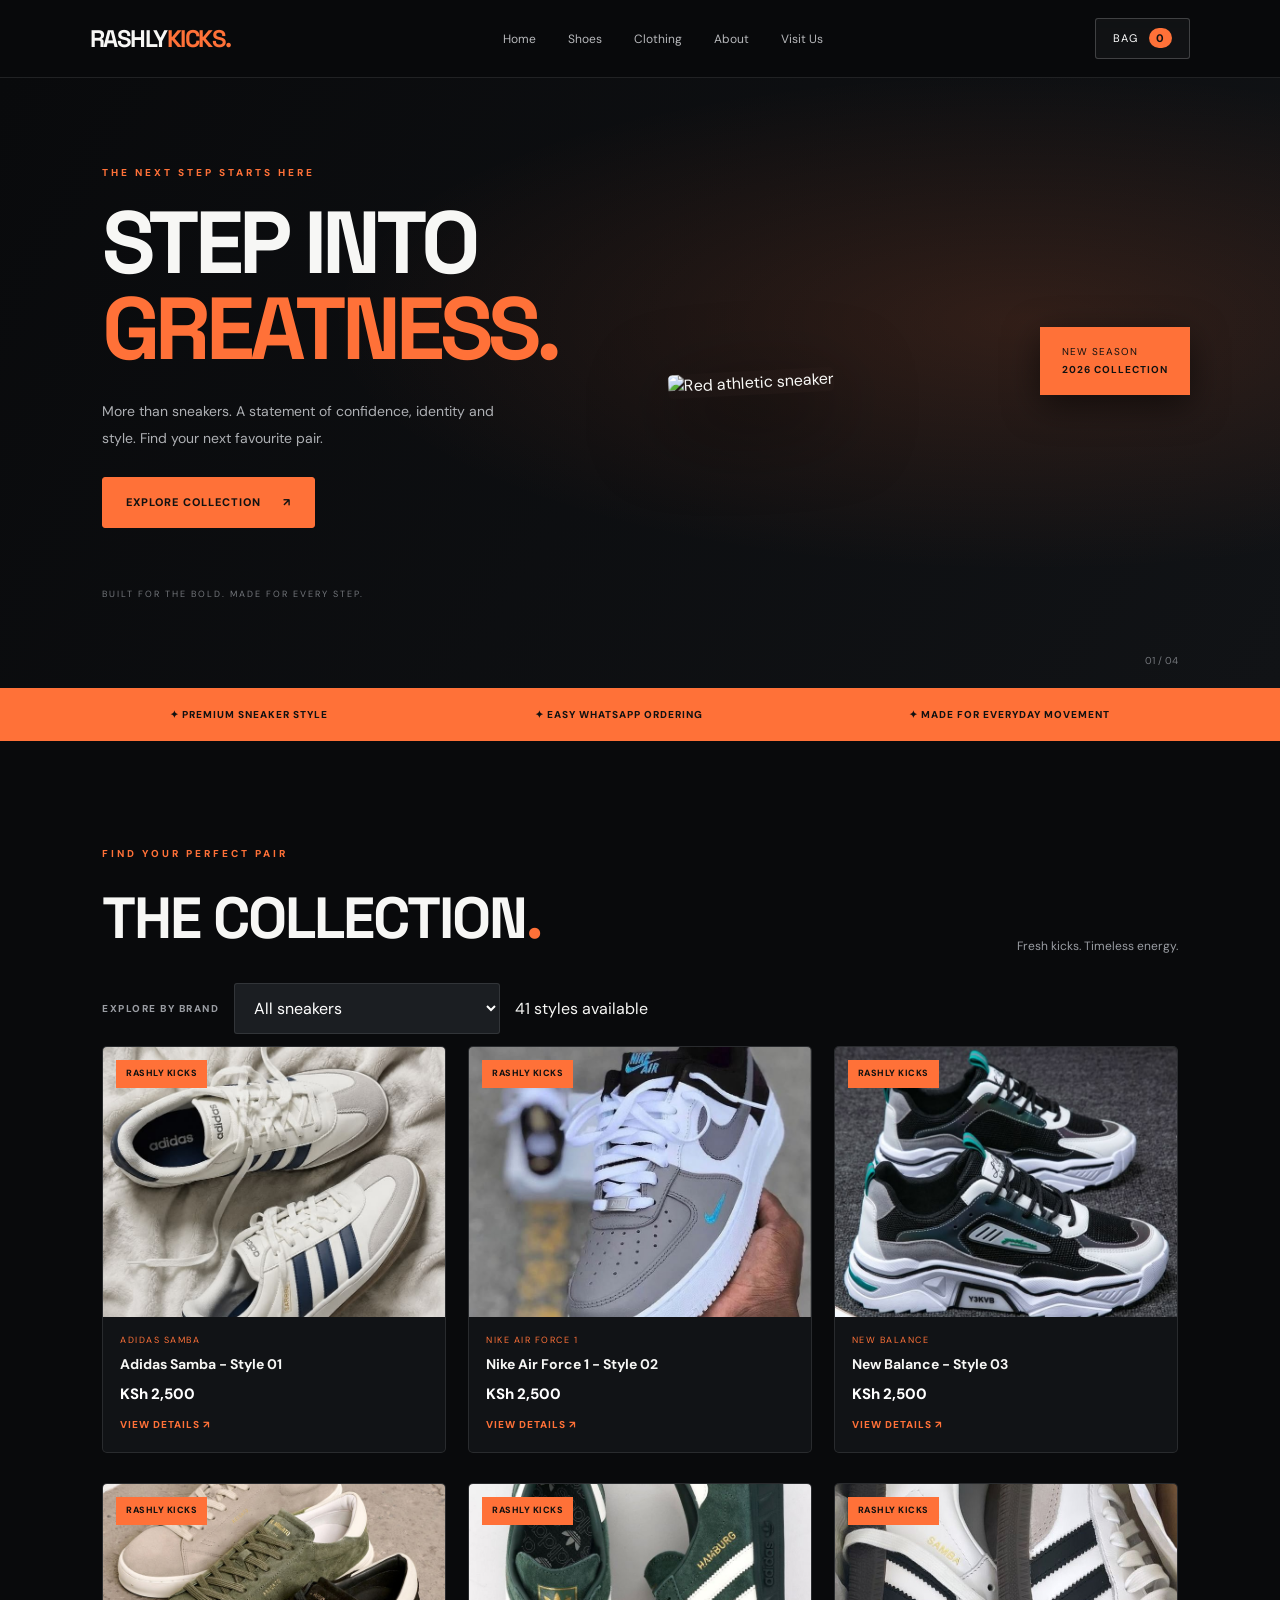
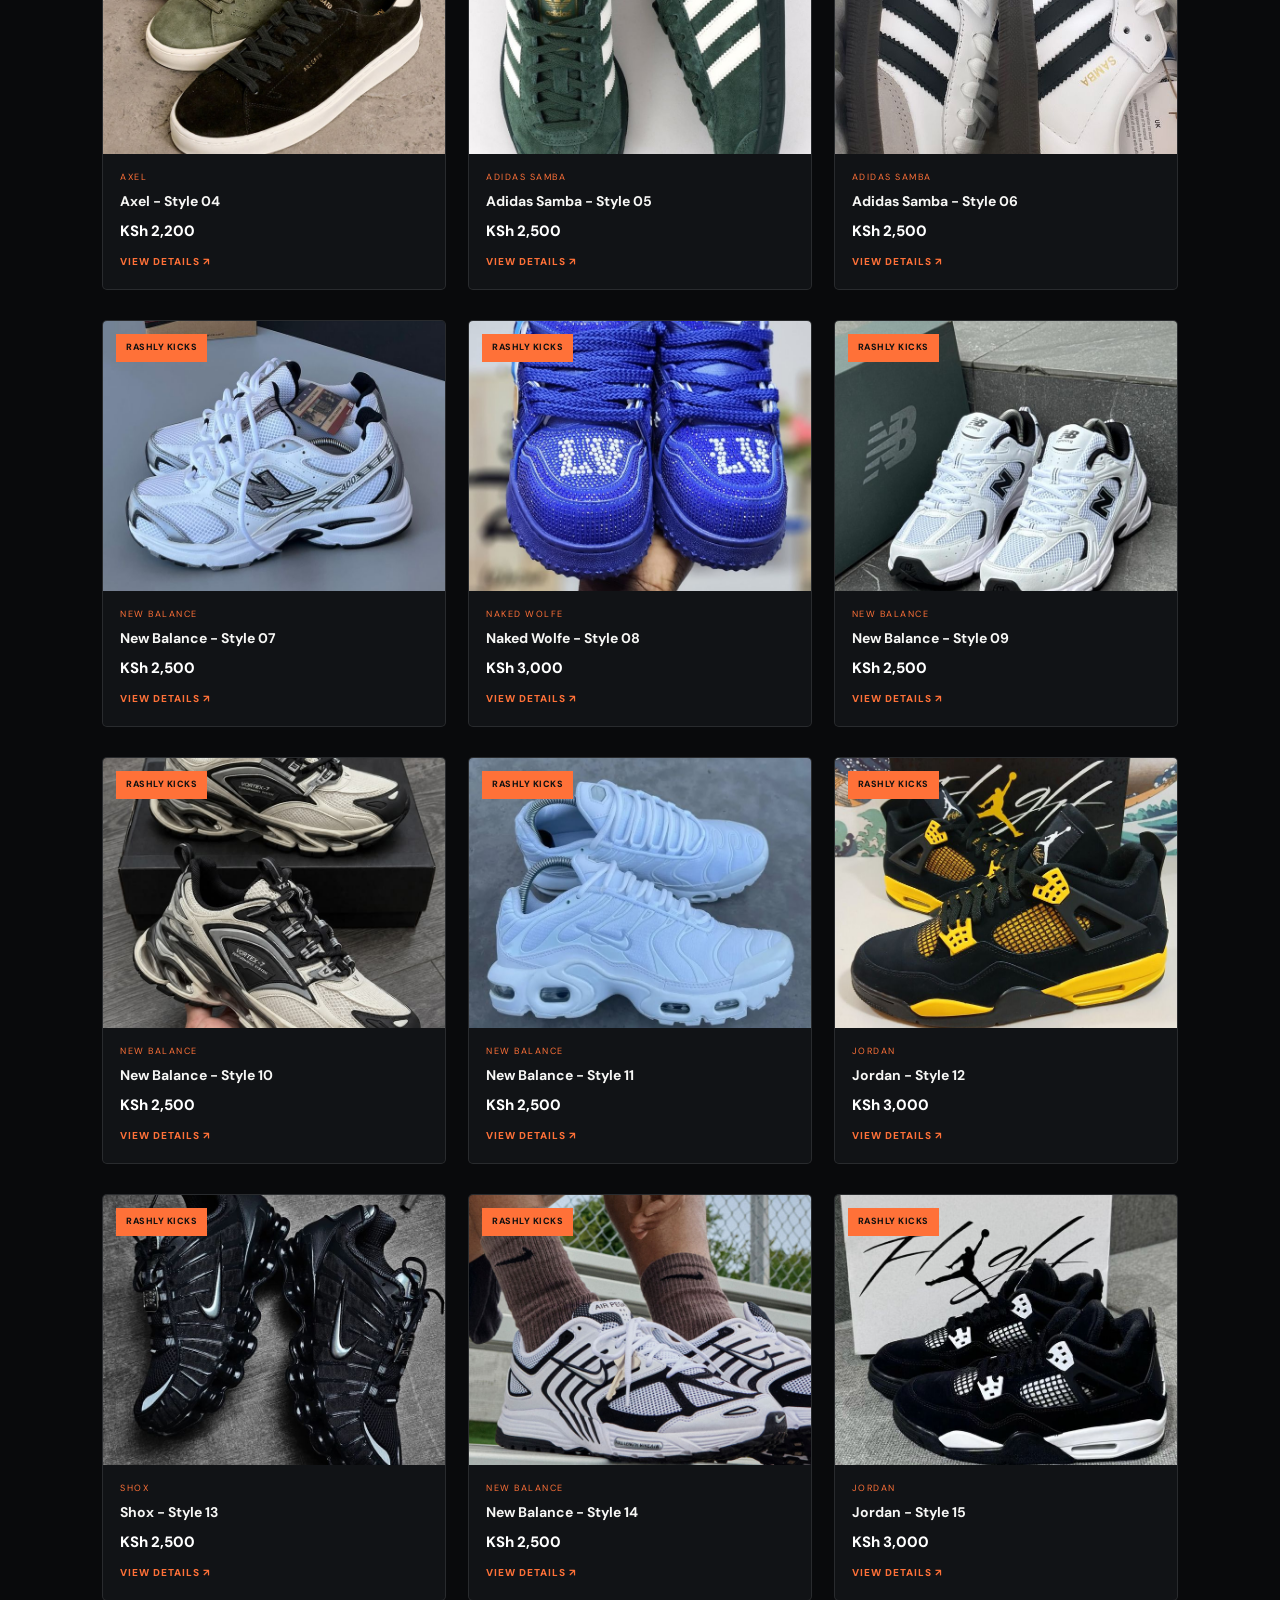
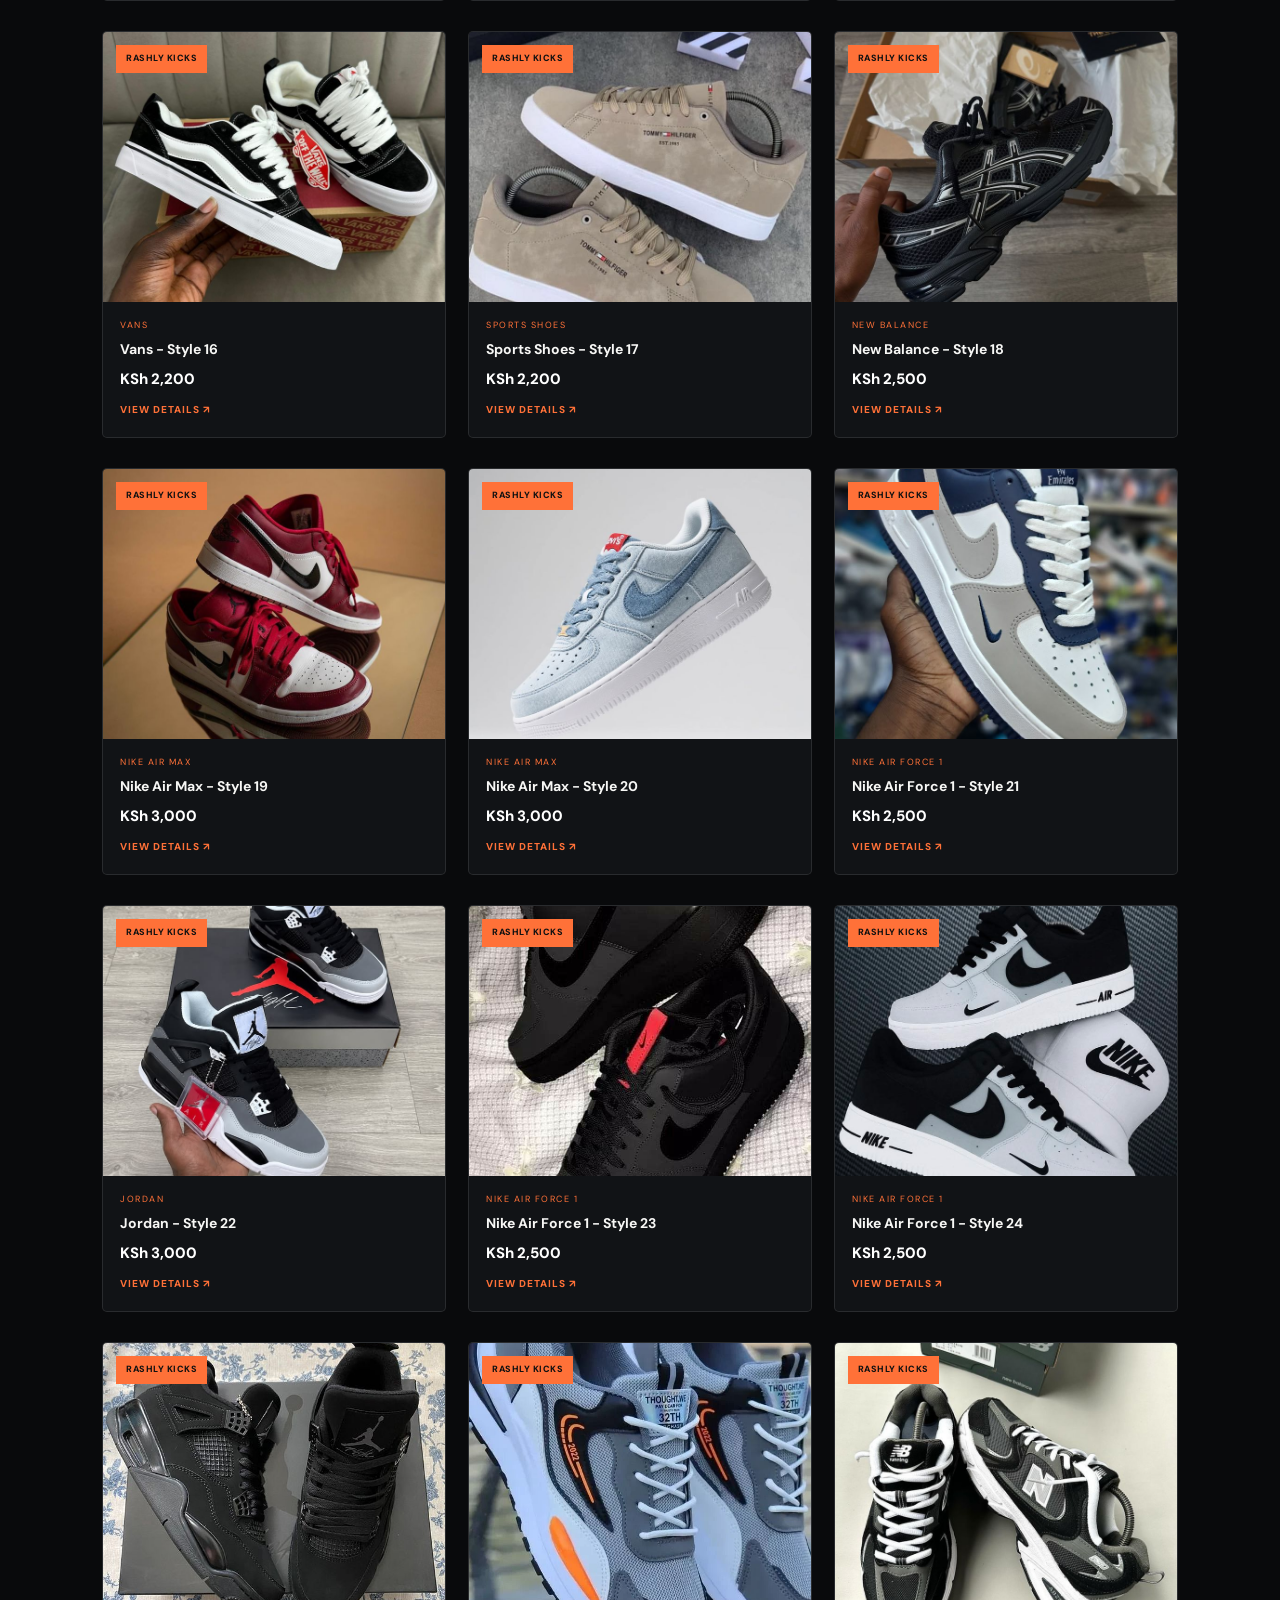
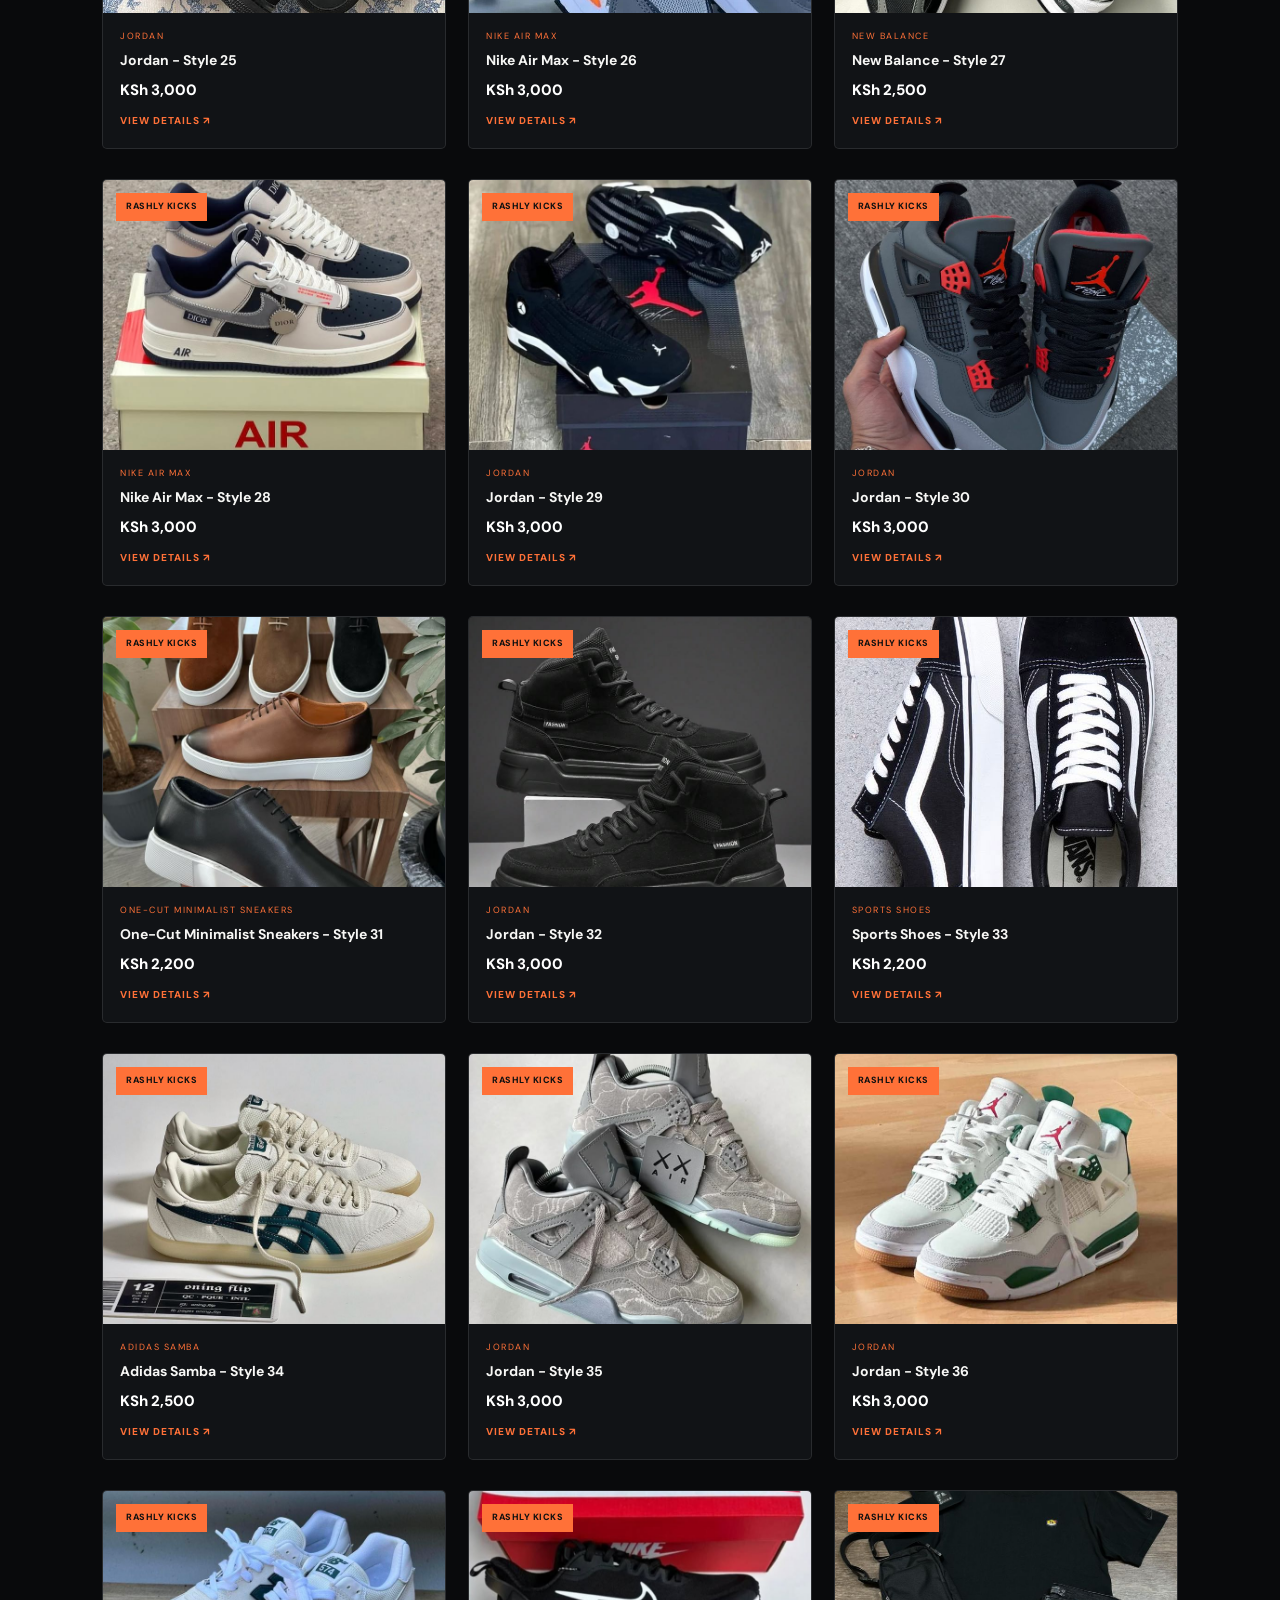
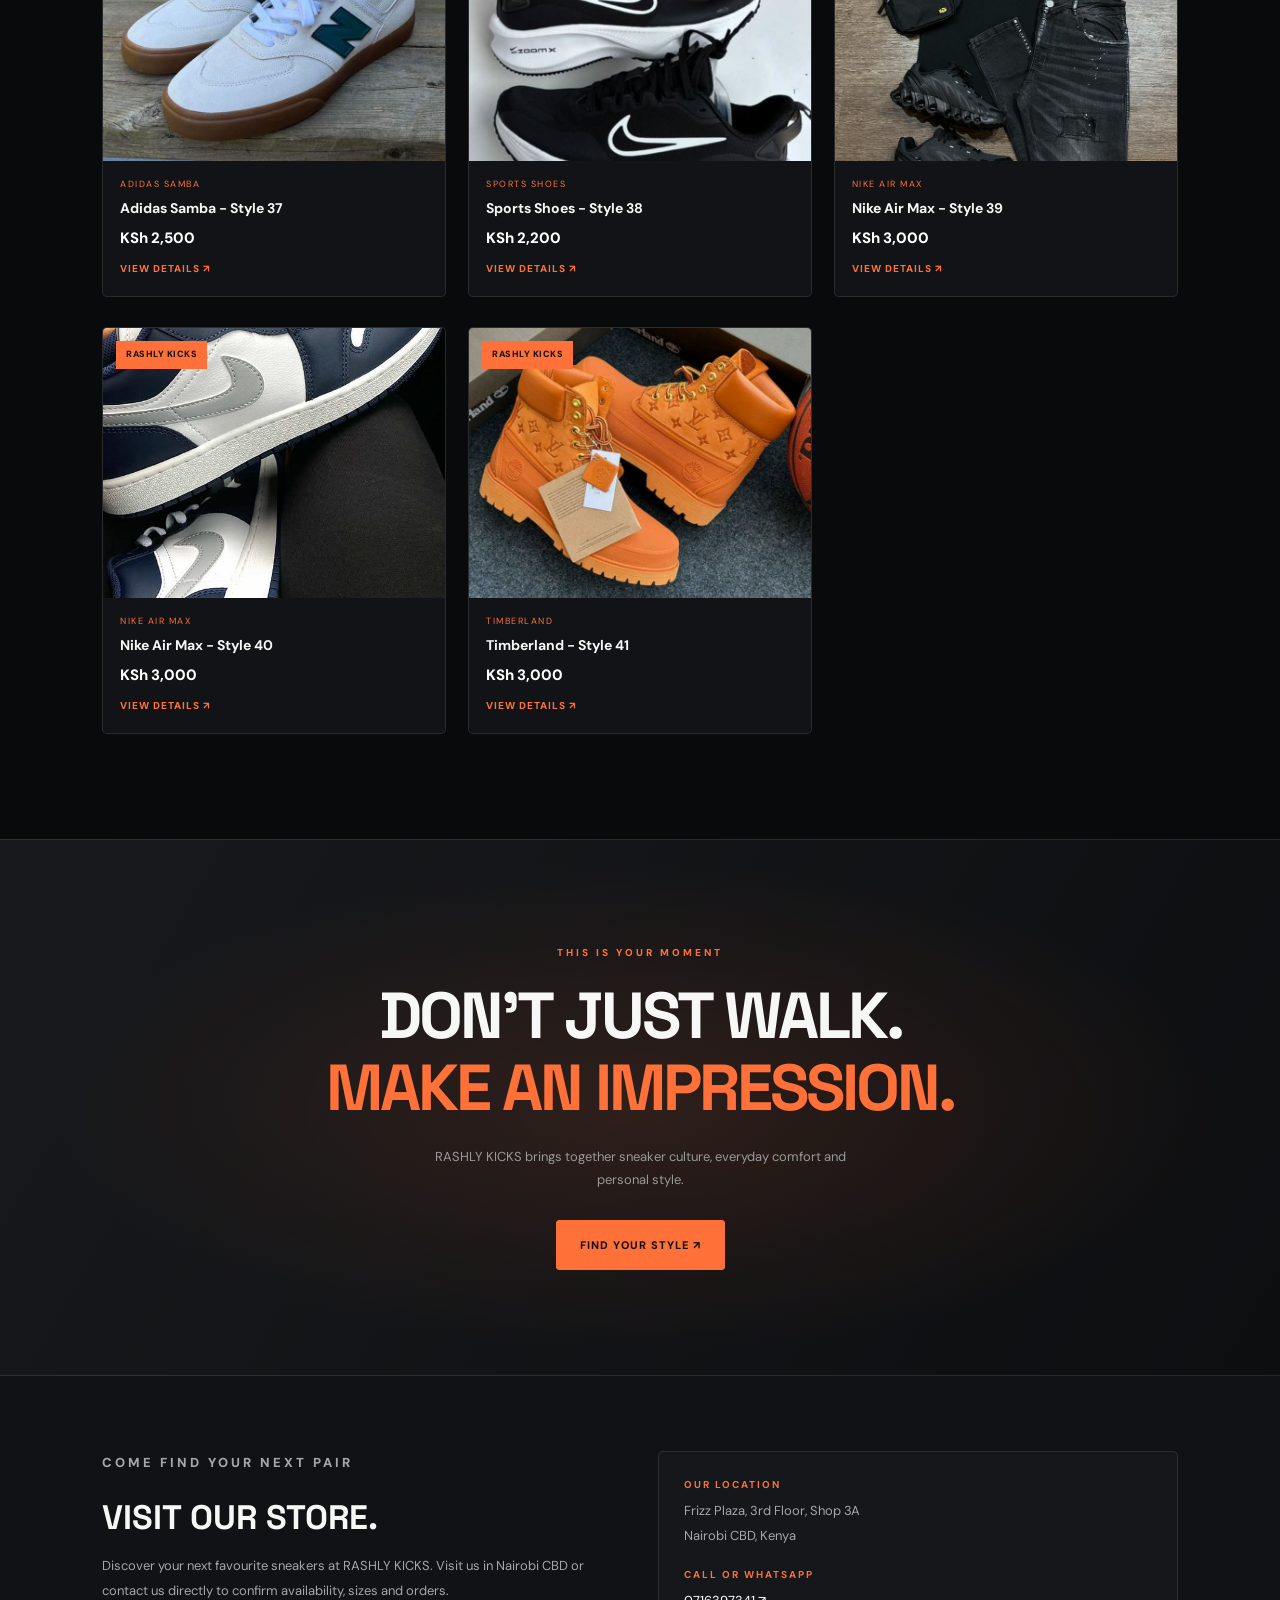
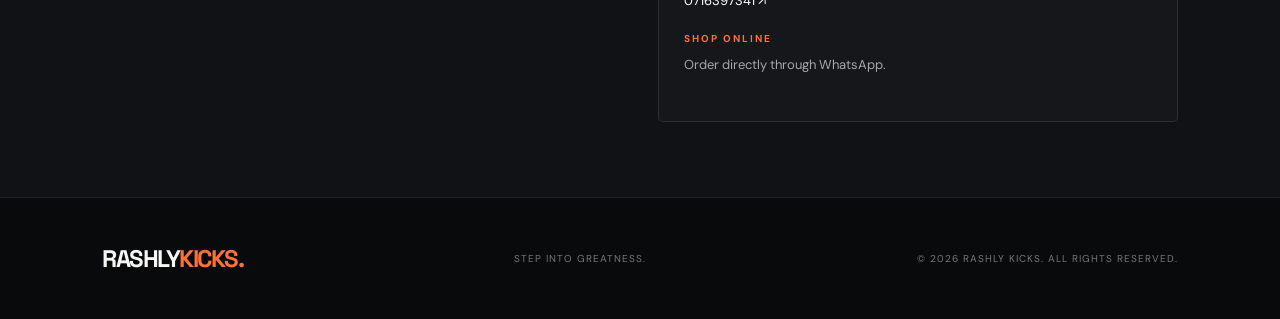
==== index.html @ 22d553e6 "Build premium RASHLY KICKS online store" ====
<!DOCTYPE html>
<html lang="en">
<head>
  <meta charset="UTF-8">
  <meta name="viewport" content="width=device-width, initial-scale=1.0">
  <meta name="theme-color" content="#101010">
  <meta name="description" content="Shop affordable sneakers at RASHLY KICKS, Frizz Plaza, 3rd Floor, Shop 3A, Nairobi CBD. Order on WhatsApp.">
  <title>RASHLY KICKS | Step Into Greatness</title>
  <link rel="preconnect" href="https://fonts.googleapis.com">
  <link rel="preconnect" href="https://fonts.gstatic.com" crossorigin>
  <link href="https://fonts.googleapis.com/css2?family=DM+Sans:wght@400;500;600;700;800&family=Space+Grotesk:wght@400;500;600;700&display=swap" rel="stylesheet">
  <link rel="stylesheet" href="css/style.css">
</head>
<body>

<header class="header">
  <a class="logo" href="#">RASHLY<span>KICKS.</span></a>
  <nav>
    <a href="#home">Home</a>
    <a href="shoes.html">Shoes</a>
    <a href="clothing.html">Clothing</a>
    <a href="#about">About</a>
    <a href="#contact">Visit Us</a>
  </nav>
  <button class="cart-button" id="cart-toggle">
    BAG <span id="cart-count">0</span>
  </button>
</header>

<main>
  <section class="hero" id="home">
    <div class="hero-content">
      <p class="eyebrow">THE NEXT STEP STARTS HERE</p>
      <h1>STEP INTO<br><span>GREATNESS.</span></h1>
      <p class="hero-description">
        More than sneakers. A statement of confidence, identity and style.
        Find your next favourite pair.
      </p>
      <a href="#shop" class="primary-button">EXPLORE COLLECTION <span>↗</span></a>
      <div class="hero-note">BUILT FOR THE BOLD. MADE FOR EVERY STEP.</div>
    </div>
    <div class="hero-image">
      <img src="https://images.unsplash.com/photo-1542291026-7eec264c27ff?w=1000&q=85" alt="Red athletic sneaker">
      <div class="image-tag">NEW SEASON<br><strong>2026 COLLECTION</strong></div>
    </div>
    <div class="hero-number">01 / 04</div>
  </section>

  <section class="benefits">
    <div>✦ PREMIUM SNEAKER STYLE</div>
    <div>✦ EASY WHATSAPP ORDERING</div>
    <div>✦ MADE FOR EVERYDAY MOVEMENT</div>
  </section>

  <section class="shop-section" id="shop">
    <div class="section-heading">
      <div>
        <p class="eyebrow">FIND YOUR PERFECT PAIR</p>
        <h2>THE COLLECTION<span>.</span></h2>
      </div>
      <p>Fresh kicks. Timeless energy.</p>
    </div>

    <div class="catalogue-tools">
      <label for="brand-filter">EXPLORE BY BRAND</label>
      <select id="brand-filter">
        <option value="All">All sneakers</option>
        <option value="Nike Air Force 1">Nike Air Force 1</option>
        <option value="Nike Air Max">Nike Air Max</option>
        <option value="Adidas Samba">Adidas Samba</option>
        <option value="New Balance">New Balance</option>
        <option value="Jordan">Jordan</option>
        <option value="Timberland">Timberland</option>
        <option value="Naked Wolfe">Naked Wolfe</option>
        <option value="Axel">Axel</option>
        <option value="Shox">Shox</option>
        <option value="Vans">Vans</option>
        <option value="Sports Shoes">Sports Shoes</option>
        <option value="One-Cut Minimalist Sneakers">One-Cut Minimalist Sneakers</option>
      </select>
      <span id="catalogue-count">41 styles available</span>
    </div>

    <div class="product-grid" id="product-grid"></div>
  </section>

  <section class="statement" id="about">
    <p class="eyebrow">THIS IS YOUR MOMENT</p>
    <h2>DON'T JUST WALK.<br><span>MAKE AN IMPRESSION.</span></h2>
    <p>RASHLY KICKS brings together sneaker culture, everyday comfort and personal style.</p>
    <a href="#shop" class="primary-button">FIND YOUR STYLE ↗</a>
  </section>

  <section class="store-location" id="contact">
    <div>
      <p class="eyebrow">COME FIND YOUR NEXT PAIR</p>
      <h2>VISIT OUR STORE.</h2>
      <p>Discover your next favourite sneakers at RASHLY KICKS.
      Visit us in Nairobi CBD or contact us directly to confirm
      availability, sizes and orders.</p>
    </div>
    <div class="store-contact">
      <strong>OUR LOCATION</strong>
      <p>Frizz Plaza, 3rd Floor, Shop 3A<br>Nairobi CBD, Kenya</p>
      <strong>CALL OR WHATSAPP</strong>
      <p><a href="https://wa.me/254716397341">0716397341 ↗</a></p>
      <strong>SHOP ONLINE</strong>
      <p>Order directly through WhatsApp.</p>
    </div>
  </section>

</main>

<footer>
  <a class="logo" href="#">RASHLY<span>KICKS.</span></a>
  <p>STEP INTO GREATNESS.</p>
  <small>© 2026 RASHLY KICKS. ALL RIGHTS RESERVED.</small>
</footer>

<div class="cart-overlay" id="cart-overlay"></div>
<aside class="cart-panel" id="cart-panel">
  <div class="cart-heading">
    <h2>YOUR BAG</h2>
    <button id="cart-close" aria-label="Close cart">✕</button>
  </div>
  <div id="cart-items" class="cart-items">
    <p class="empty-cart">Your bag is waiting for something fresh.</p>
  </div>
  <div class="cart-bottom">
    <div class="total-row"><span>TOTAL</span><strong id="cart-total">KSh 0</strong></div>
    <button id="checkout" class="primary-button checkout-button">ORDER ON WHATSAPP ↗</button>
  </div>
</aside>

<script src="js/products.js"></script>
<script src="js/store.js"></script>
</body>
</html>
---- css/style.css ----
:root {
  --bg: #090a0c;
  --panel: #141619;
  --panel2: #1b1e22;
  --white: #f7f7f5;
  --muted: #9a9da3;
  --orange: #ff7138;
  --line: rgba(255,255,255,.10);
}

* { margin: 0; padding: 0; box-sizing: border-box; }

html { scroll-behavior: smooth; }

body {
  background: var(--bg);
  color: var(--white);
  font-family: 'DM Sans', sans-serif;
  line-height: 1.5;
}

a { color: inherit; text-decoration: none; }
button { font: inherit; cursor: pointer; }

.header {
  min-height: 78px;
  padding: 0 7%;
  display: flex;
  align-items: center;
  justify-content: space-between;
  gap: 20px;
  position: sticky;
  top: 0;
  z-index: 8;
  background: rgba(9,10,12,.88);
  backdrop-filter: blur(18px);
  border-bottom: 1px solid var(--line);
}

.logo {
  font: 800 24px 'Space Grotesk', sans-serif;
  letter-spacing: -1.5px;
}

.logo span, .section-heading h2 span { color: var(--orange); }

nav { display: flex; gap: 32px; }
nav a {
  color: #b7b8bb;
  font-size: 12px;
  transition: color .2s;
}
nav a:hover { color: var(--orange); }

.cart-button {
  background: rgba(255,255,255,.04);
  border: 1px solid rgba(255,255,255,.2);
  color: white;
  padding: 11px 17px;
  font-size: 11px;
  letter-spacing: 1px;
  border-radius: 3px;
}

.cart-button span {
  background: var(--orange);
  color: #111;
  border-radius: 30px;
  padding: 3px 7px;
  margin-left: 7px;
  font-weight: 800;
}

.hero {
  min-height: 610px;
  padding: 75px 8%;
  display: grid;
  grid-template-columns: 1fr 1fr;
  align-items: center;
  gap: 55px;
  position: relative;
  overflow: hidden;
  background:
    radial-gradient(ellipse at 80% 40%, rgba(255,113,56,.15), transparent 48%),
    linear-gradient(120deg,#090a0c,#111316);
}

.eyebrow {
  color: var(--orange);
  font-size: 10px;
  font-weight: 800;
  letter-spacing: 3px;
  margin-bottom: 20px;
}

.hero h1 {
  font: 700 clamp(48px,7vw,88px)/.98 'Space Grotesk',sans-serif;
  letter-spacing: -5px;
}

.hero h1 span { color: var(--orange); }

.hero-description {
  color: #aeb0b4;
  line-height: 1.9;
  max-width: 410px;
  font-size: 14px;
  margin: 26px 0;
}

.primary-button {
  display: inline-flex;
  align-items: center;
  justify-content: center;
  gap: 22px;
  padding: 16px 23px;
  border: 1px solid var(--orange);
  border-radius: 3px;
  background: var(--orange);
  color: #111;
  font-size: 11px;
  font-weight: 800;
  letter-spacing: 1px;
  transition: .25s;
}

.primary-button:hover {
  background: transparent;
  color: var(--orange);
  transform: translateY(-3px);
}

.hero-note {
  color: #73767b;
  font-size: 9px;
  letter-spacing: 2px;
  margin-top: 60px;
}

.hero-image { position: relative; }
.hero-image img {
  width: 100%;
  max-height: 430px;
  object-fit: cover;
  border-radius: 5px;
  transform: rotate(-3deg);
  box-shadow: 0 25px 80px #000b;
}

.image-tag {
  position: absolute;
  bottom: 0;
  right: -12px;
  background: var(--orange);
  color: #111;
  padding: 16px 22px;
  font-size: 10px;
  line-height: 1.8;
  letter-spacing: 1px;
  box-shadow: 0 10px 35px #0008;
}

.hero-number {
  position: absolute;
  bottom: 20px;
  right: 8%;
  color: #73767b;
  font-size: 10px;
}

.benefits {
  background: var(--orange);
  color: #111;
  padding: 19px 6%;
  display: flex;
  justify-content: space-around;
  gap: 20px;
  flex-wrap: wrap;
  font-size: 10px;
  font-weight: 800;
  letter-spacing: 1px;
}

.shop-section { padding: 105px 8%; }

.section-heading {
  display: flex;
  align-items: end;
  justify-content: space-between;
  gap: 20px;
}

.section-heading h2 {
  font: 700 clamp(35px,5vw,58px) 'Space Grotesk',sans-serif;
  letter-spacing: -2px;
}

.section-heading > p { color: var(--muted); font-size: 12px; }

.filters {
  display: flex;
  gap: 10px;
  flex-wrap: wrap;
  margin: 35px 0;
}

.filter {
  background: transparent;
  border: 1px solid #36393e;
  border-radius: 3px;
  color: #aaa;
  padding: 11px 18px;
  font-size: 11px;
  transition: .2s;
}

.filter.active, .filter:hover {
  background: var(--orange);
  color: #111;
  border-color: var(--orange);
}

.product-grid {
  display: grid;
  grid-template-columns: repeat(3,minmax(0,1fr));
  gap: 30px 22px;
}

.product-card {
  min-width: 0;
  background: #111316;
  border: 1px solid var(--line);
  border-radius: 5px;
  overflow: hidden;
  transition: transform .3s,border-color .3s,box-shadow .3s;
}

.product-card:hover {
  transform: translateY(-6px);
  border-color: rgba(255,113,56,.5);
  box-shadow: 0 18px 45px #0007;
}

.product-image {
  position: relative;
  background: var(--panel2);
  height: 270px;
  overflow: hidden;
}

.product-image img {
  width: 100%;
  height: 100%;
  object-fit: cover;
  display: block;
  transition: transform .45s;
}

.product-card:hover .product-image img { transform: scale(1.07); }

.product-tag {
  position: absolute;
  z-index: 1;
  top: 13px;
  left: 13px;
  background: var(--orange);
  color: #111;
  font-size: 9px;
  font-weight: 800;
  padding: 7px 10px;
  letter-spacing: .5px;
}

.product-info { padding: 17px; }

.product-category {
  color: var(--orange);
  font-size: 9px;
  text-transform: uppercase;
  letter-spacing: 1.5px;
  margin-bottom: 6px;
}

.product-info h3 { font-size: 14px; margin-bottom: 8px; }

.product-price {
  font-size: 15px;
  color: white;
  font-weight: 800;
}

.add-button {
  width: 100%;
  margin-top: 17px;
  padding: 12px;
  border: 1px solid #484b50;
  border-radius: 3px;
  background: transparent;
  color: white;
  font-size: 10px;
  font-weight: 800;
  letter-spacing: 1px;
  transition: .2s;
}

.add-button:hover {
  background: var(--orange);
  color: #111;
  border-color: var(--orange);
}

.statement {
  text-align: center;
  padding: 105px 20px;
  background:
    radial-gradient(ellipse at center,rgba(255,113,56,.12),transparent 65%),
    linear-gradient(120deg,#17191c,#0d0e10);
  border-top: 1px solid var(--line);
  border-bottom: 1px solid var(--line);
}

.statement h2 {
  font: 700 clamp(35px,6vw,65px)/1.1 'Space Grotesk',sans-serif;
  letter-spacing: -3px;
}

.statement h2 span { color: var(--orange); }

.statement > p:not(.eyebrow) {
  color: #999;
  margin: 22px auto 28px;
  font-size: 13px;
  max-width: 450px;
  line-height: 1.8;
}

.store-location {
  padding: 75px 8%;
  display: grid;
  grid-template-columns: 1fr 1fr;
  gap: 35px;
  background: #101215;
}

.store-location h2 {
  font: 700 34px 'Space Grotesk',sans-serif;
  margin-bottom: 15px;
}

.store-location p {
  color: #a5a7aa;
  font-size: 13px;
  line-height: 1.9;
}

.store-contact {
  border: 1px solid var(--line);
  border-radius: 5px;
  padding: 25px;
  background: rgba(255,255,255,.025);
}

.store-contact strong {
  display: block;
  color: var(--orange);
  font-size: 10px;
  letter-spacing: 2px;
  margin-bottom: 7px;
}

.store-contact p { margin-bottom: 18px; }

.store-contact a { color: white; }
.store-contact a:hover { color: var(--orange); }

footer {
  padding: 45px 8%;
  display: flex;
  align-items: center;
  justify-content: space-between;
  flex-wrap: wrap;
  gap: 20px;
  border-top: 1px solid var(--line);
}

footer p, footer small {
  color: #777;
  font-size: 10px;
  letter-spacing: 1px;
}

.cart-overlay {
  position: fixed;
  inset: 0;
  background: #000b;
  z-index: 9;
  opacity: 0;
  visibility: hidden;
  transition: .3s;
}

.cart-overlay.open { opacity: 1; visibility: visible; }

.cart-panel {
  position: fixed;
  z-index: 10;
  top: 0;
  right: -430px;
  width: min(410px,92%);
  height: 100%;
  background: #17191c;
  border-left: 1px solid var(--line);
  padding: 25px;
  display: flex;
  flex-direction: column;
  transition: right .3s ease;
}

.cart-panel.open { right: 0; }

.cart-heading, .total-row {
  display: flex;
  justify-content: space-between;
  align-items: center;
}

.cart-heading { padding-bottom: 22px; border-bottom: 1px solid #333; }
.cart-heading h2 { font: 700 22px 'Space Grotesk'; }
.cart-heading button { background: none; color: white; border: 0; font-size: 20px; }

.cart-items { flex: 1; overflow-y: auto; padding: 20px 0; }
.empty-cart { color: #888; font-size: 13px; }

.cart-item {
  display: flex;
  gap: 14px;
  align-items: center;
  padding: 13px 0;
  border-bottom: 1px solid #333;
}

.cart-item img {
  width: 75px;
  height: 75px;
  object-fit: cover;
  border-radius: 4px;
}

.cart-item-details { flex: 1; }
.cart-item h4 { font-size: 12px; margin-bottom: 5px; }
.cart-item p { color: var(--orange); font-size: 12px; font-weight: 700; }
.cart-item button { background: none; border: 0; color: #aaa; font-size: 11px; margin-top: 7px; }

.cart-bottom { border-top: 1px solid #333; padding-top: 22px; }
.total-row { margin-bottom: 20px; font-size: 13px; }
.total-row strong { color: var(--orange); font-size: 19px; }
.checkout-button { width: 100%; }

@media(max-width:750px) {
  .header { padding: 0 5%; min-height: 70px; }
  nav { gap: 13px; }
  nav a { font-size: 11px; }
  .logo { font-size: 19px; }
  .cart-button { padding: 9px 10px; font-size: 10px; }
  .hero { grid-template-columns: 1fr; padding: 60px 7% 75px; gap: 40px; }
  .hero h1 { letter-spacing: -3px; }
  .hero-image { max-width: 480px; width: 92%; margin: auto; }
  .hero-note { margin-top: 35px; }
  .benefits { justify-content: flex-start; padding: 18px 7%; }
  .shop-section { padding: 75px 6%; }
  .section-heading { align-items: flex-start; flex-direction: column; }
  .product-grid { grid-template-columns: repeat(2,minmax(0,1fr)); gap: 20px 12px; }
  .product-image { height: 185px; }
  .product-info { padding: 12px; }
  .product-info h3 { font-size: 12px; }
  .product-price { font-size: 13px; }
  .add-button { padding: 11px 5px; font-size: 9px; }
  .store-location { grid-template-columns: 1fr; padding: 60px 7%; }
  footer { flex-direction: column; align-items: flex-start; }
}

@media(max-width:380px) {
  nav { gap: 8px; }
  nav a { font-size: 10px; }
  .logo { font-size: 17px; }
  .product-image { height: 155px; }
  .product-info h3 { font-size: 11px; }
}

/* RASHLY KICKS MULTI-PAGE STORE */
.catalogue-tools {
  display: flex;
  align-items: center;
  flex-wrap: wrap;
  gap: 15px;
  margin: 28px 0 12px;
}
.catalogue-tools label {
  color: var(--muted);
  font-size: 10px;
  font-weight: 800;
  letter-spacing: 1.5px;
}
.catalogue-tools select,
.size-select {
  background: var(--panel2);
  color: white;
  border: 1px solid var(--line);
  border-radius: 3px;
  padding: 13px 15px;
  font: inherit;
  min-width: 190px;
}
.catalogue-count {
  color: var(--muted);
  font-size: 12px;
  margin: 12px 0 22px;
}
.product-card-link {
  display: block;
}
.product-card-link:focus-visible,
.back-link:focus-visible {
  outline: 2px solid var(--orange);
  outline-offset: 4px;
}
.view-product {
  display: inline-block;
  color: var(--orange);
  font-size: 10px;
  font-weight: 800;
  letter-spacing: 1px;
  margin-top: 12px;
}
.product-detail-section {
  padding: 65px 8% 100px;
  min-height: 65vh;
}
.back-link {
  display: inline-block;
  color: var(--muted);
  font-size: 11px;
  font-weight: 700;
  letter-spacing: 1px;
  margin-bottom: 35px;
}
.product-detail-layout {
  display: grid;
  grid-template-columns: minmax(0,1.1fr) minmax(0,.9fr);
  gap: 55px;
  align-items: center;
}
.product-detail-image {
  background: var(--panel2);
  border: 1px solid var(--line);
  border-radius: 5px;
  overflow: hidden;
}
.product-detail-image img {
  width: 100%;
  display: block;
  aspect-ratio: 1 / 1;
  object-fit: cover;
}
.product-detail-info .eyebrow { margin-bottom: 13px; }
.product-detail-info h1 {
  font: 700 clamp(30px,5vw,52px)/1.08 'Space Grotesk',sans-serif;
  margin-bottom: 16px;
}
.detail-price {
  color: var(--orange);
  font-size: 25px;
  font-weight: 800;
  margin: 18px 0;
}
.detail-description {
  color: var(--muted);
  font-size: 14px;
  line-height: 1.8;
  margin-bottom: 25px;
}
.size-label {
  display: block;
  font-size: 11px;
  font-weight: 800;
  letter-spacing: 1px;
  margin: 20px 0 10px;
}
.size-select { width: 100%; max-width: 320px; }
.detail-add-button {
  display: block;
  width: 100%;
  max-width: 320px;
  margin-top: 20px;
  border: 0;
  background: var(--orange);
  color: #111;
  padding: 16px;
  font-weight: 800;
  letter-spacing: 1px;
}
.detail-note {
  color: var(--muted);
  font-size: 11px;
  margin-top: 15px;
}
.clothing-hero {
  min-height: 65vh;
  padding: 100px 8%;
  display: flex;
  flex-direction: column;
  align-items: flex-start;
  justify-content: center;
  background: radial-gradient(ellipse at 80% 40%,rgba(255,113,56,.14),transparent 50%),#0d0f11;
}
.clothing-hero h1 {
  font: 700 clamp(42px,8vw,82px)/1 'Space Grotesk',sans-serif;
  letter-spacing: -3px;
  margin-bottom: 22px;
}
.clothing-hero h1 span { color: var(--orange); }
.clothing-hero > p:not(.eyebrow) {
  color: var(--muted);
  margin-bottom: 25px;
}
.coming-soon {
  border: 1px solid var(--line);
  color: var(--orange);
  padding: 13px 17px;
  font-size: 10px;
  font-weight: 800;
  letter-spacing: 1.5px;
  margin-top: 40px;
}
.cart-item-size {
  color: var(--muted);
  font-size: 11px;
  margin-top: 4px;
}
.cart-quantity {
  display: flex;
  align-items: center;
  gap: 10px;
  margin-top: 8px;
}
.cart-quantity button {
  background: var(--panel2);
  border: 1px solid var(--line);
  color: white;
  width: 27px;
  height: 27px;
}
@media(max-width:750px) {
  .product-detail-section { padding: 45px 6% 75px; }
  .product-detail-layout { grid-template-columns: 1fr; gap: 28px; }
  .product-detail-info h1 { font-size: 32px; }
  .clothing-hero { padding: 80px 7%; }
  .catalogue-tools { align-items: flex-start; flex-direction: column; }
  .catalogue-tools select { width: 100%; }
}

/* RASHLY KICKS MULTI-PAGE STORE */
.catalogue-tools {
  display: flex;
  align-items: center;
  flex-wrap: wrap;
  gap: 15px;
  margin: 28px 0 12px;
}
.catalogue-tools label {
  color: var(--muted);
  font-size: 10px;
  font-weight: 800;
  letter-spacing: 1.5px;
}
.catalogue-tools select,
.size-select {
  background: var(--panel2);
  color: white;
  border: 1px solid var(--line);
  border-radius: 3px;
  padding: 13px 15px;
  font: inherit;
  min-width: 190px;
}
.catalogue-count {
  color: var(--muted);
  font-size: 12px;
  margin: 12px 0 22px;
}
.product-card-link {
  display: block;
}
.product-card-link:focus-visible,
.back-link:focus-visible {
  outline: 2px solid var(--orange);
  outline-offset: 4px;
}
.view-product {
  display: inline-block;
  color: var(--orange);
  font-size: 10px;
  font-weight: 800;
  letter-spacing: 1px;
  margin-top: 12px;
}
.product-detail-section {
  padding: 65px 8% 100px;
  min-height: 65vh;
}
.back-link {
  display: inline-block;
  color: var(--muted);
  font-size: 11px;
  font-weight: 700;
  letter-spacing: 1px;
  margin-bottom: 35px;
}
.product-detail-layout {
  display: grid;
  grid-template-columns: minmax(0,1.1fr) minmax(0,.9fr);
  gap: 55px;
  align-items: center;
}
.product-detail-image {
  background: var(--panel2);
  border: 1px solid var(--line);
  border-radius: 5px;
  overflow: hidden;
}
.product-detail-image img {
  width: 100%;
  display: block;
  aspect-ratio: 1 / 1;
  object-fit: cover;
}
.product-detail-info .eyebrow { margin-bottom: 13px; }
.product-detail-info h1 {
  font: 700 clamp(30px,5vw,52px)/1.08 'Space Grotesk',sans-serif;
  margin-bottom: 16px;
}
.detail-price {
  color: var(--orange);
  font-size: 25px;
  font-weight: 800;
  margin: 18px 0;
}
.detail-description {
  color: var(--muted);
  font-size: 14px;
  line-height: 1.8;
  margin-bottom: 25px;
}
.size-label {
  display: block;
  font-size: 11px;
  font-weight: 800;
  letter-spacing: 1px;
  margin: 20px 0 10px;
}
.size-select { width: 100%; max-width: 320px; }
.detail-add-button {
  display: block;
  width: 100%;
  max-width: 320px;
  margin-top: 20px;
  border: 0;
  background: var(--orange);
  color: #111;
  padding: 16px;
  font-weight: 800;
  letter-spacing: 1px;
}
.detail-note {
  color: var(--muted);
  font-size: 11px;
  margin-top: 15px;
}
.clothing-hero {
  min-height: 65vh;
  padding: 100px 8%;
  display: flex;
  flex-direction: column;
  align-items: flex-start;
  justify-content: center;
  background: radial-gradient(ellipse at 80% 40%,rgba(255,113,56,.14),transparent 50%),#0d0f11;
}
.clothing-hero h1 {
  font: 700 clamp(42px,8vw,82px)/1 'Space Grotesk',sans-serif;
  letter-spacing: -3px;
  margin-bottom: 22px;
}
.clothing-hero h1 span { color: var(--orange); }
.clothing-hero > p:not(.eyebrow) {
  color: var(--muted);
  margin-bottom: 25px;
}
.coming-soon {
  border: 1px solid var(--line);
  color: var(--orange);
  padding: 13px 17px;
  font-size: 10px;
  font-weight: 800;
  letter-spacing: 1.5px;
  margin-top: 40px;
}
.cart-item-size {
  color: var(--muted);
  font-size: 11px;
  margin-top: 4px;
}
.cart-quantity {
  display: flex;
  align-items: center;
  gap: 10px;
  margin-top: 8px;
}
.cart-quantity button {
  background: var(--panel2);
  border: 1px solid var(--line);
  color: white;
  width: 27px;
  height: 27px;
}
@media(max-width:750px) {
  .product-detail-section { padding: 45px 6% 75px; }
  .product-detail-layout { grid-template-columns: 1fr; gap: 28px; }
  .product-detail-info h1 { font-size: 32px; }
  .clothing-hero { padding: 80px 7%; }
  .catalogue-tools { align-items: flex-start; flex-direction: column; }
  .catalogue-tools select { width: 100%; }
}
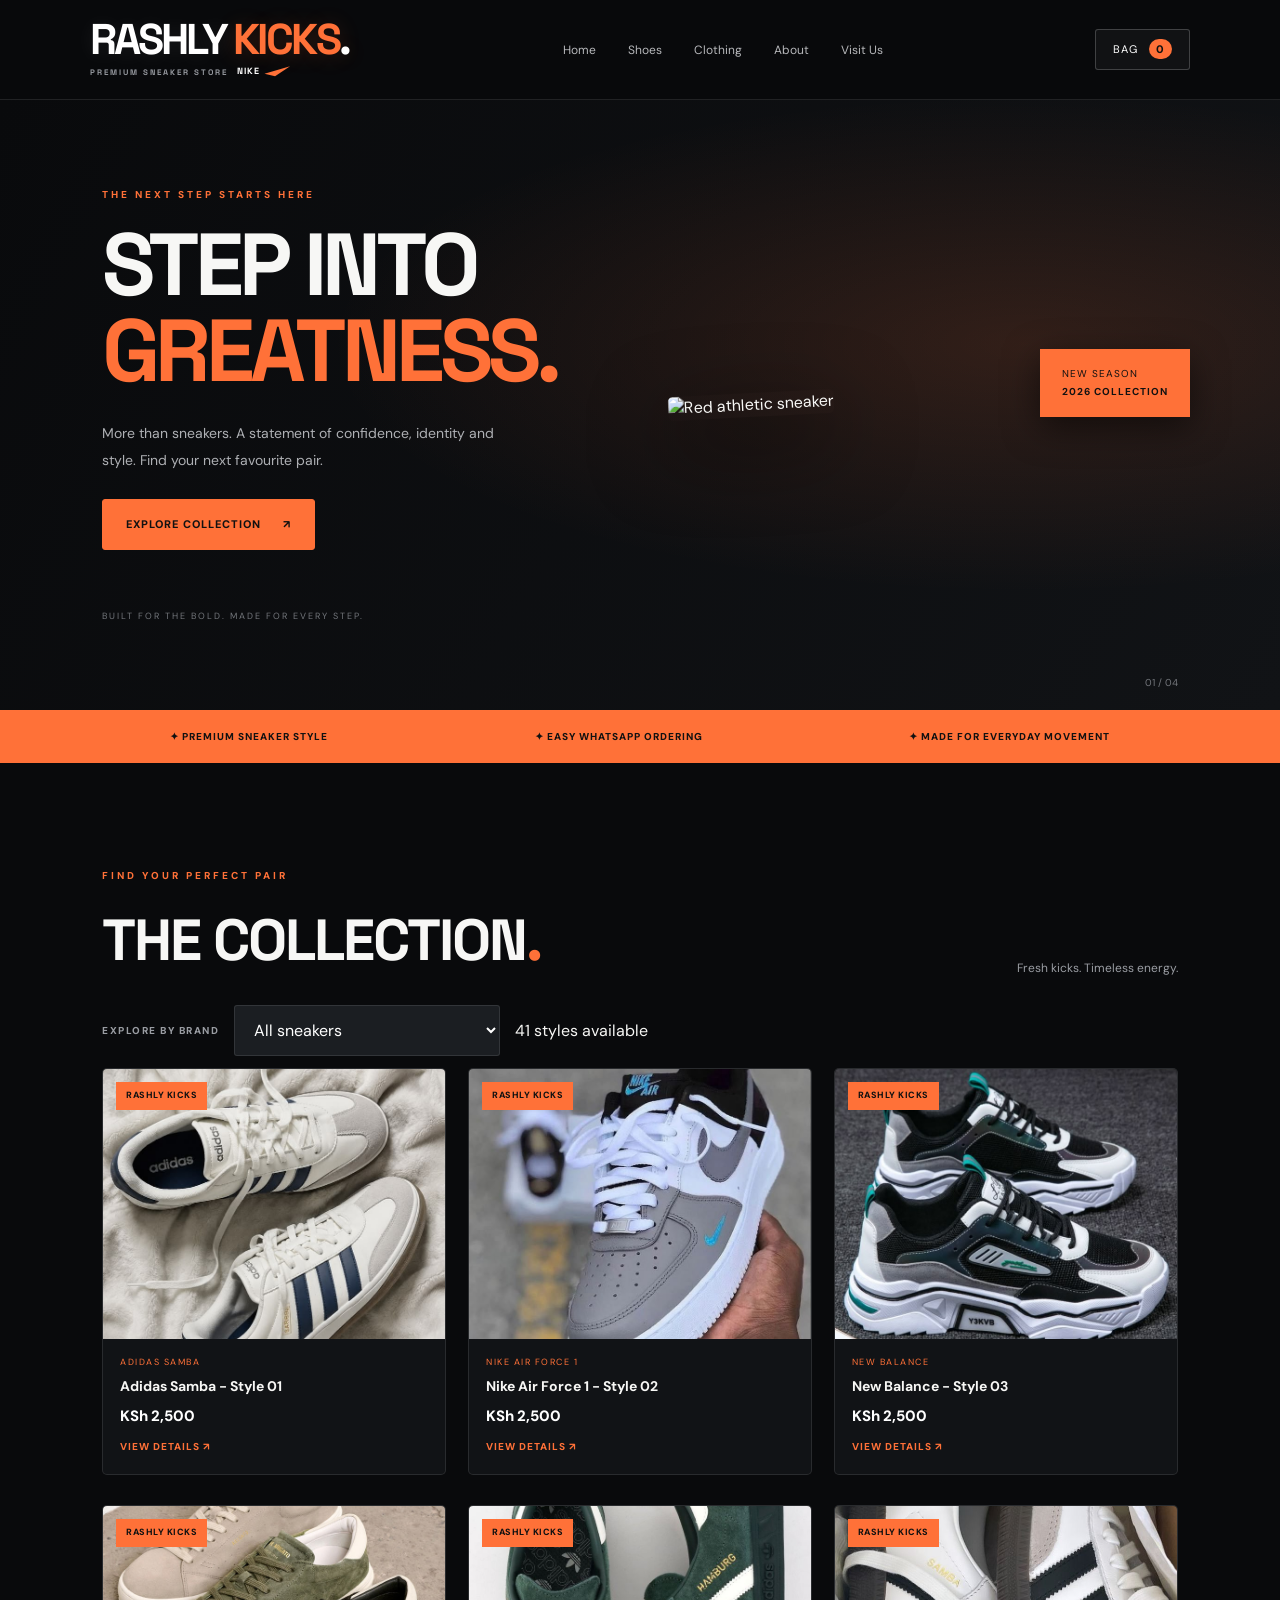
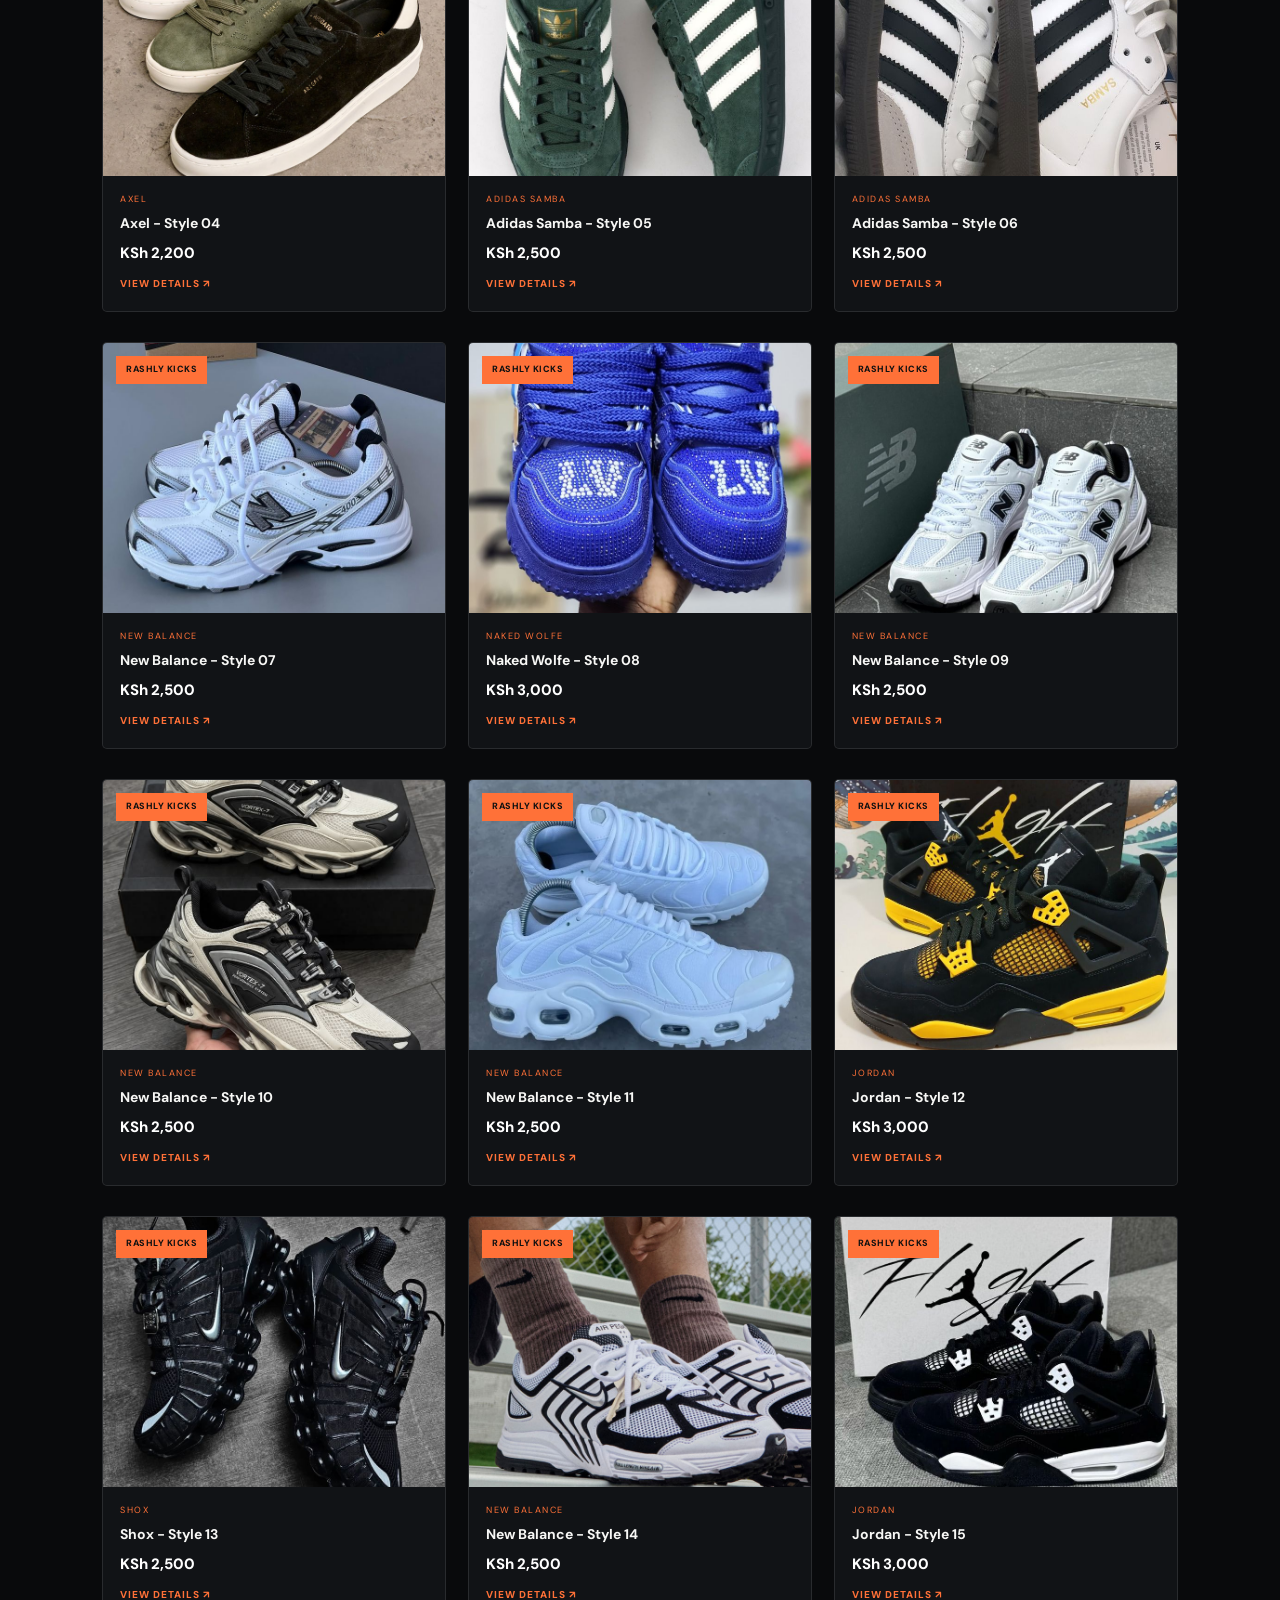
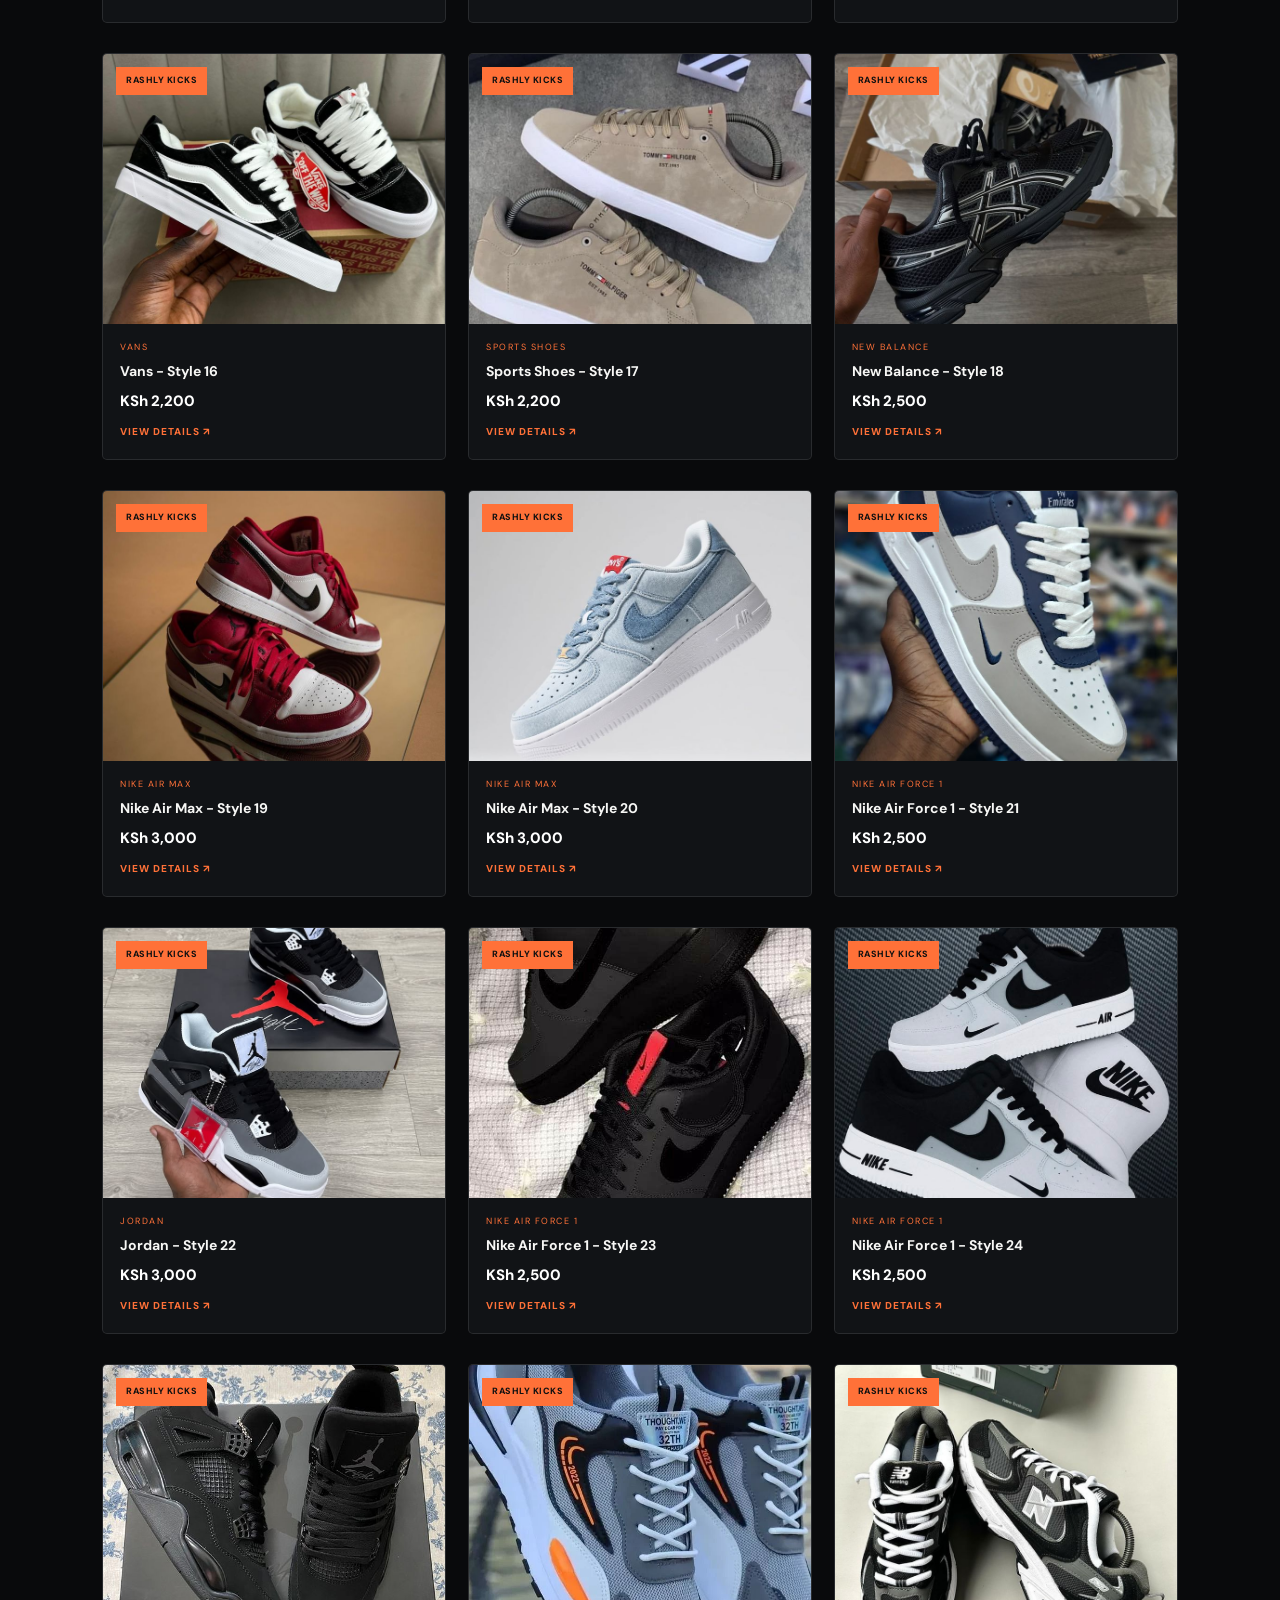
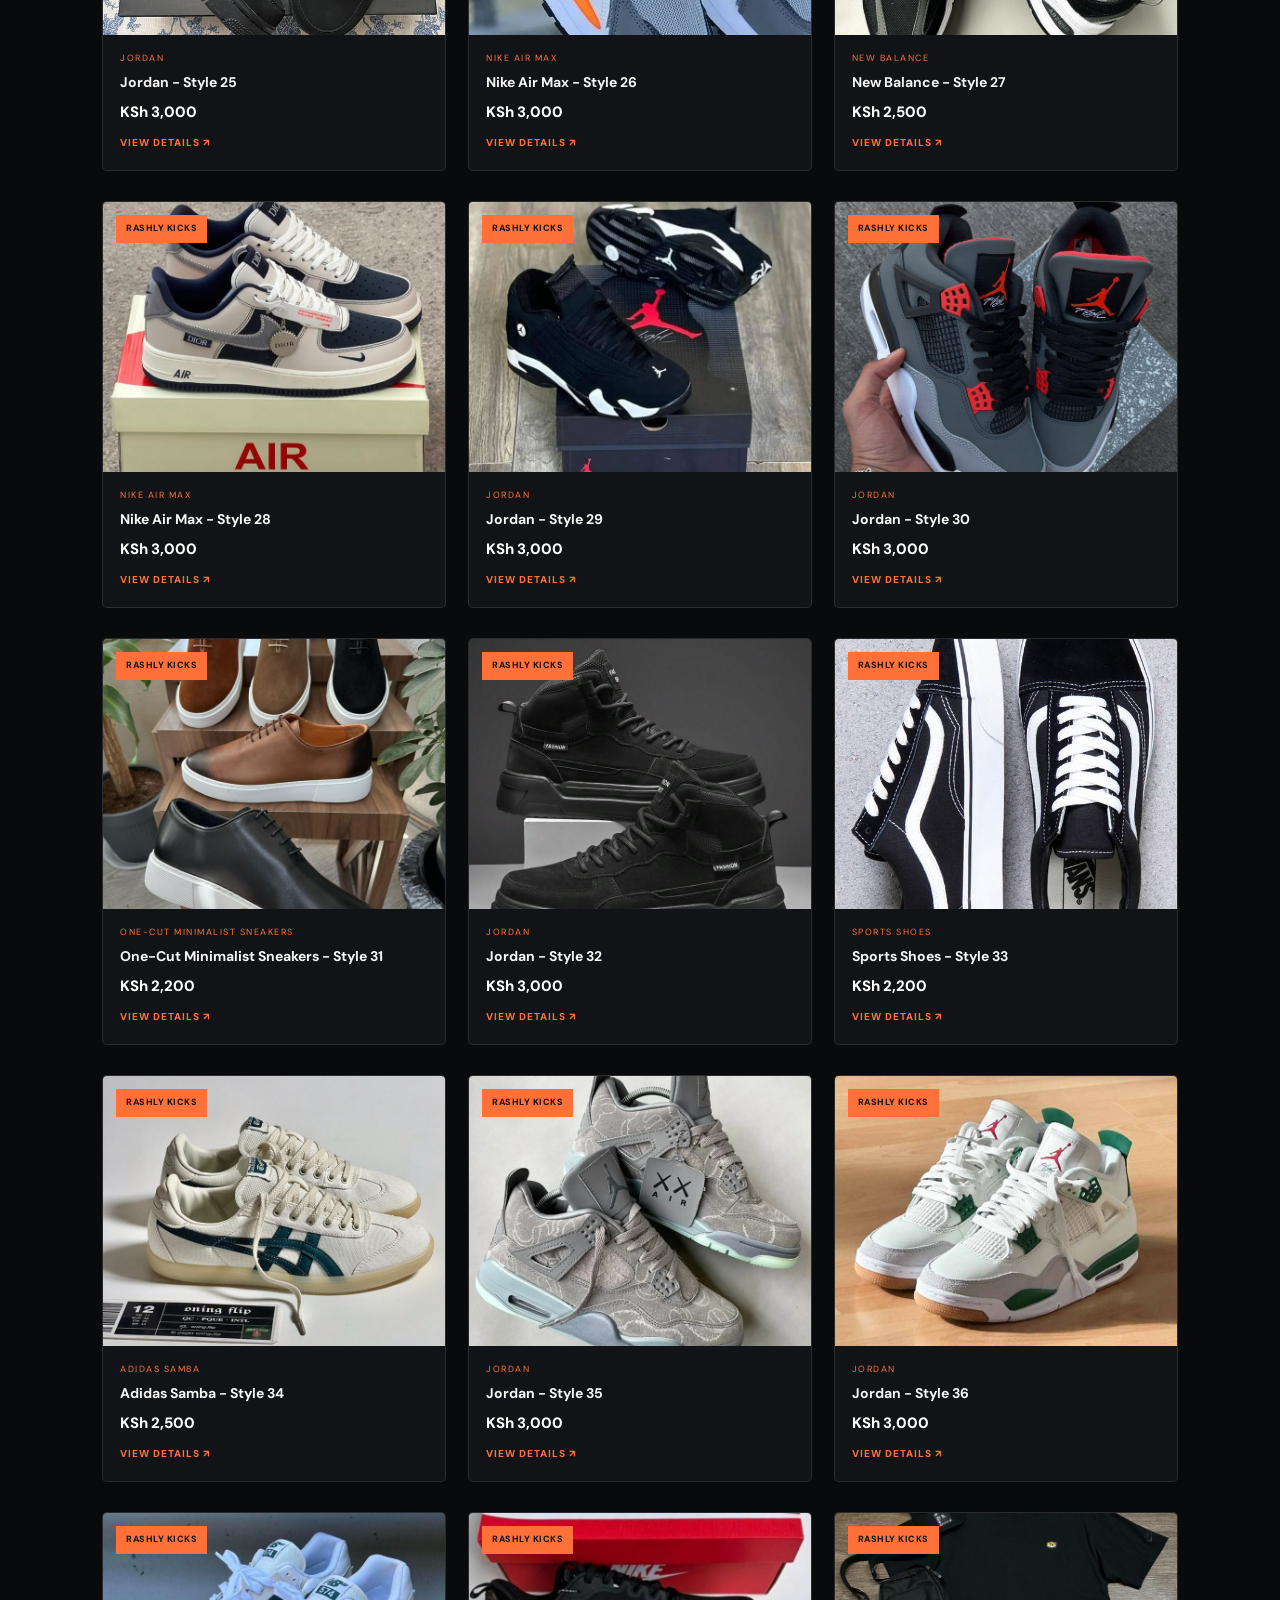
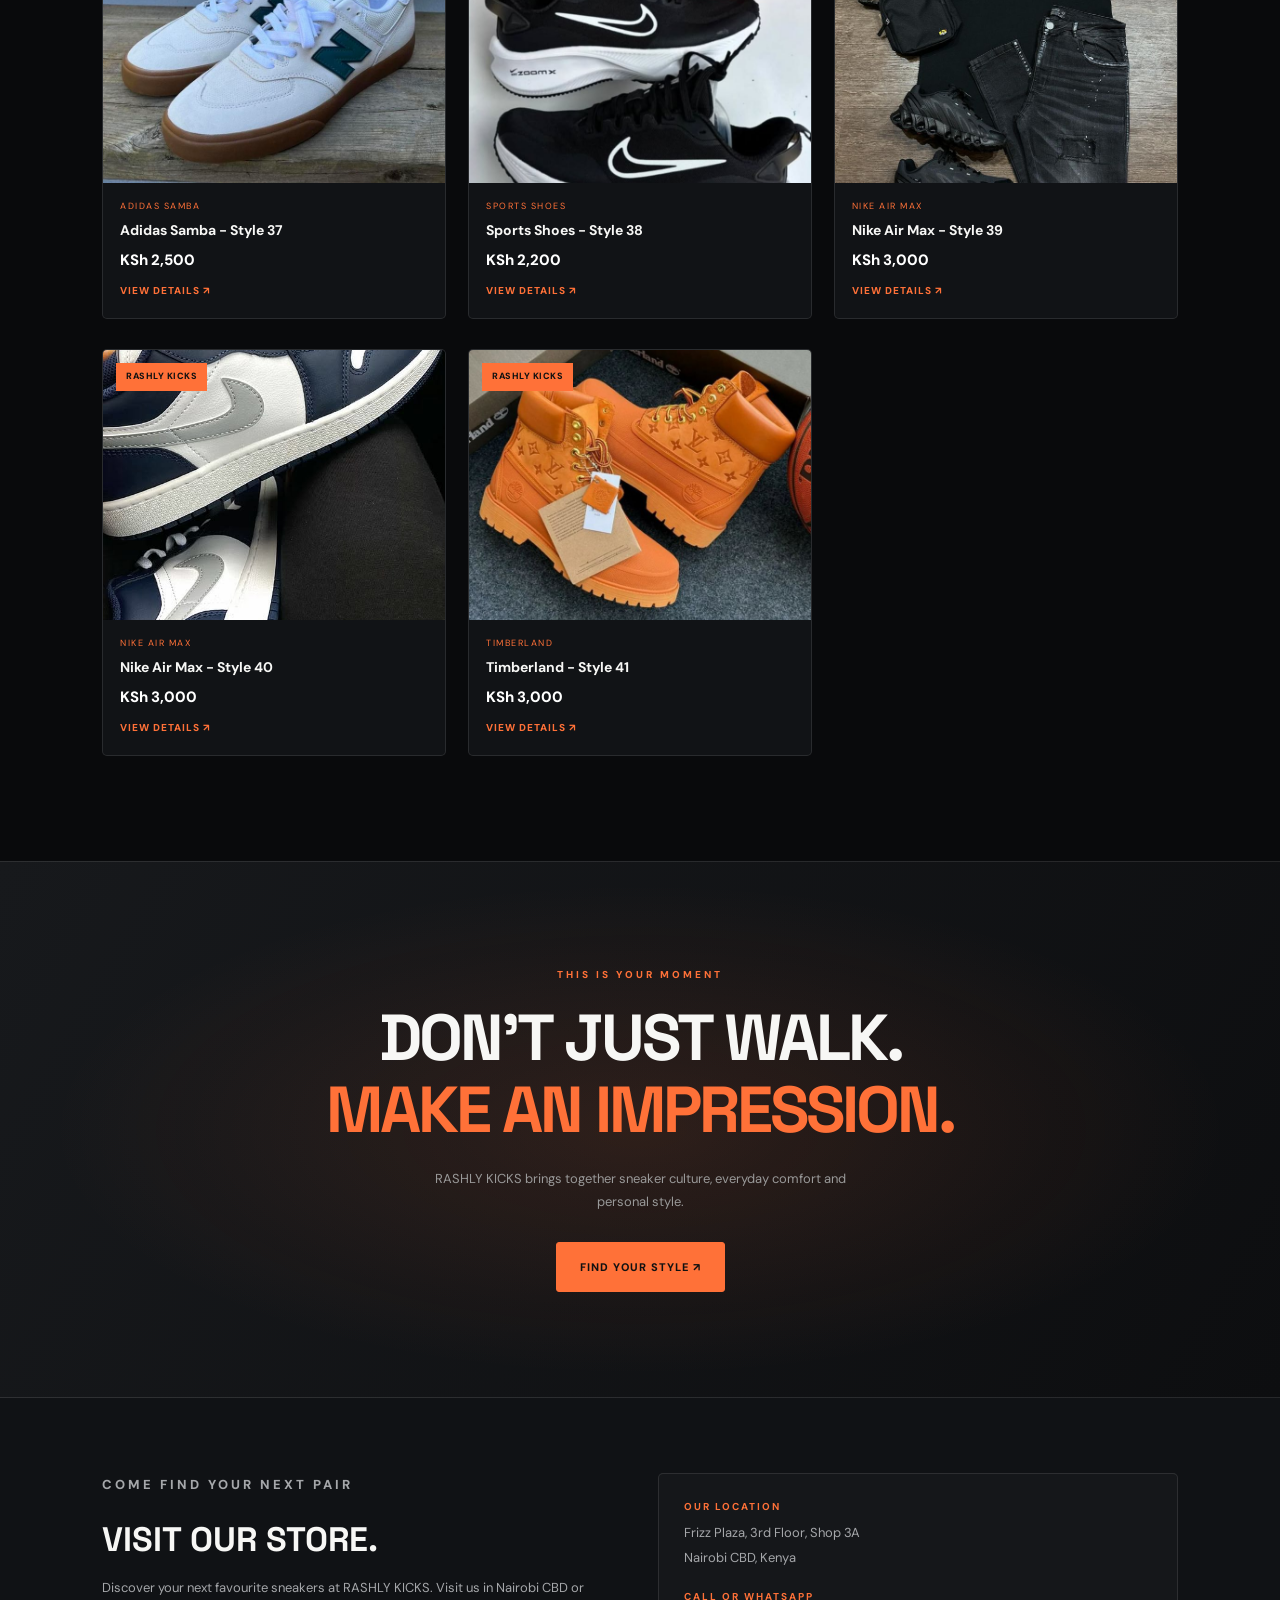
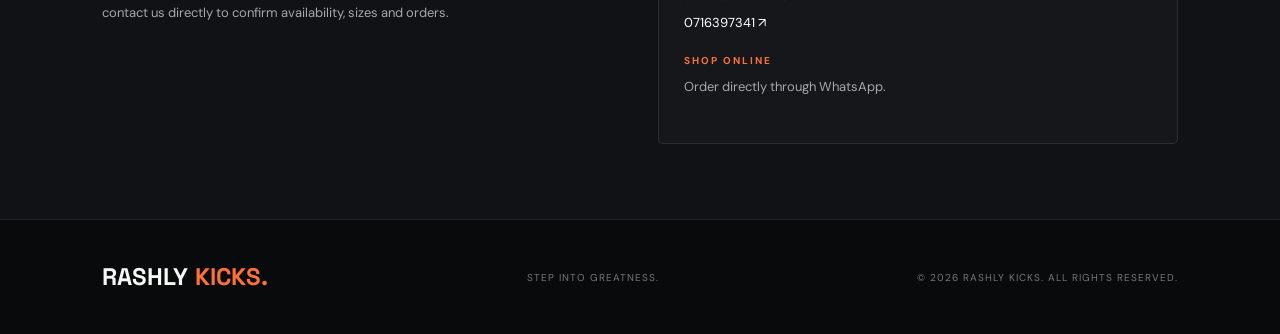
==== commit af35478d: "Upgrade RASHLY KICKS premium brand header" ====
--- a/index.html
+++ b/index.html
@@ -14,7 +14,18 @@
 <body>
 
 <header class="header">
-  <a class="logo" href="#">RASHLY<span>KICKS.</span></a>
+  <a class="logo" href="#" aria-label="Rashly Kicks home">
+  <span class="brand-word">RASHLY</span>
+  <span class="brand-kicks">KICKS<span class="brand-dot">.</span></span>
+  <span class="brand-tagline">
+    PREMIUM SNEAKER STORE
+    <span class="brand-nike">NIKE
+      <svg viewBox="0 0 60 24" aria-label="Nike Swoosh" role="img">
+        <path d="M3 16.5 56 1 25 22 3 16.5Z" fill="currentColor"/>
+      </svg>
+    </span>
+  </span>
+</a>
   <nav>
     <a href="#home">Home</a>
     <a href="shoes.html">Shoes</a>
--- a/css/style.css
+++ b/css/style.css
@@ -830,3 +830,133 @@
   .catalogue-tools { align-items: flex-start; flex-direction: column; }
   .catalogue-tools select { width: 100%; }
 }
+
+
+/* RASHLY KICKS — PREMIUM BRAND IDENTITY */
+.header {
+  min-height: 100px;
+  padding-top: 10px;
+  padding-bottom: 10px;
+}
+
+.logo {
+  display: grid;
+  grid-template-columns: auto auto;
+  align-items: end;
+  justify-content: start;
+  column-gap: 7px;
+  row-gap: 1px;
+  flex-shrink: 0;
+  line-height: 1;
+  letter-spacing: 0;
+}
+
+.logo .brand-word {
+  color: #fff;
+  font-family: 'Space Grotesk', sans-serif;
+  font-size: clamp(29px, 3.5vw, 43px);
+  font-weight: 900;
+  letter-spacing: -2.8px;
+  line-height: .9;
+  text-shadow: 0 2px 20px rgba(255,255,255,.09);
+}
+
+.logo .brand-kicks {
+  color: var(--orange);
+  font-family: 'Space Grotesk', sans-serif;
+  font-size: clamp(29px, 3.5vw, 43px);
+  font-weight: 900;
+  letter-spacing: -2.5px;
+  line-height: .9;
+  text-shadow: 0 2px 22px rgba(255,113,56,.2);
+}
+
+.logo .brand-dot {
+  color: #fff;
+}
+
+.logo .brand-tagline {
+  grid-column: 1 / -1;
+  display: flex;
+  align-items: center;
+  gap: 9px;
+  margin-top: 5px;
+  color: #96999f;
+  font-size: 8px;
+  font-weight: 800;
+  letter-spacing: 2px;
+}
+
+.logo .brand-nike {
+  display: inline-flex;
+  align-items: center;
+  gap: 3px;
+  color: #fff;
+  font-size: 9px;
+  font-weight: 900;
+  letter-spacing: 1px;
+}
+
+.logo .brand-nike svg {
+  width: 29px;
+  height: 13px;
+  color: var(--orange);
+  display: block;
+}
+
+@media(max-width:750px) {
+  .header {
+    display: grid;
+    grid-template-columns: minmax(0,1fr) auto;
+    gap: 9px 8px;
+    min-height: auto;
+    padding: 12px 4%;
+  }
+
+  .logo {
+    grid-column: 1;
+    grid-row: 1;
+  }
+
+  .logo .brand-word,
+  .logo .brand-kicks {
+    font-size: clamp(25px, 7vw, 34px);
+    letter-spacing: -2px;
+  }
+
+  .logo .brand-tagline {
+    font-size: 7px;
+    letter-spacing: 1.3px;
+    gap: 6px;
+  }
+
+  .logo .brand-nike svg {
+    width: 24px;
+  }
+
+  .header nav {
+    grid-column: 1 / -1;
+    grid-row: 2;
+    justify-content: center;
+    flex-wrap: wrap;
+    gap: 17px;
+    padding: 8px 0 2px;
+  }
+
+  .header .cart-button {
+    grid-column: 2;
+    grid-row: 1;
+    white-space: nowrap;
+  }
+}
+
+@media(max-width:380px) {
+  .header nav {
+    gap: 12px;
+  }
+
+  .logo .brand-word,
+  .logo .brand-kicks {
+    font-size: 25px;
+  }
+}
